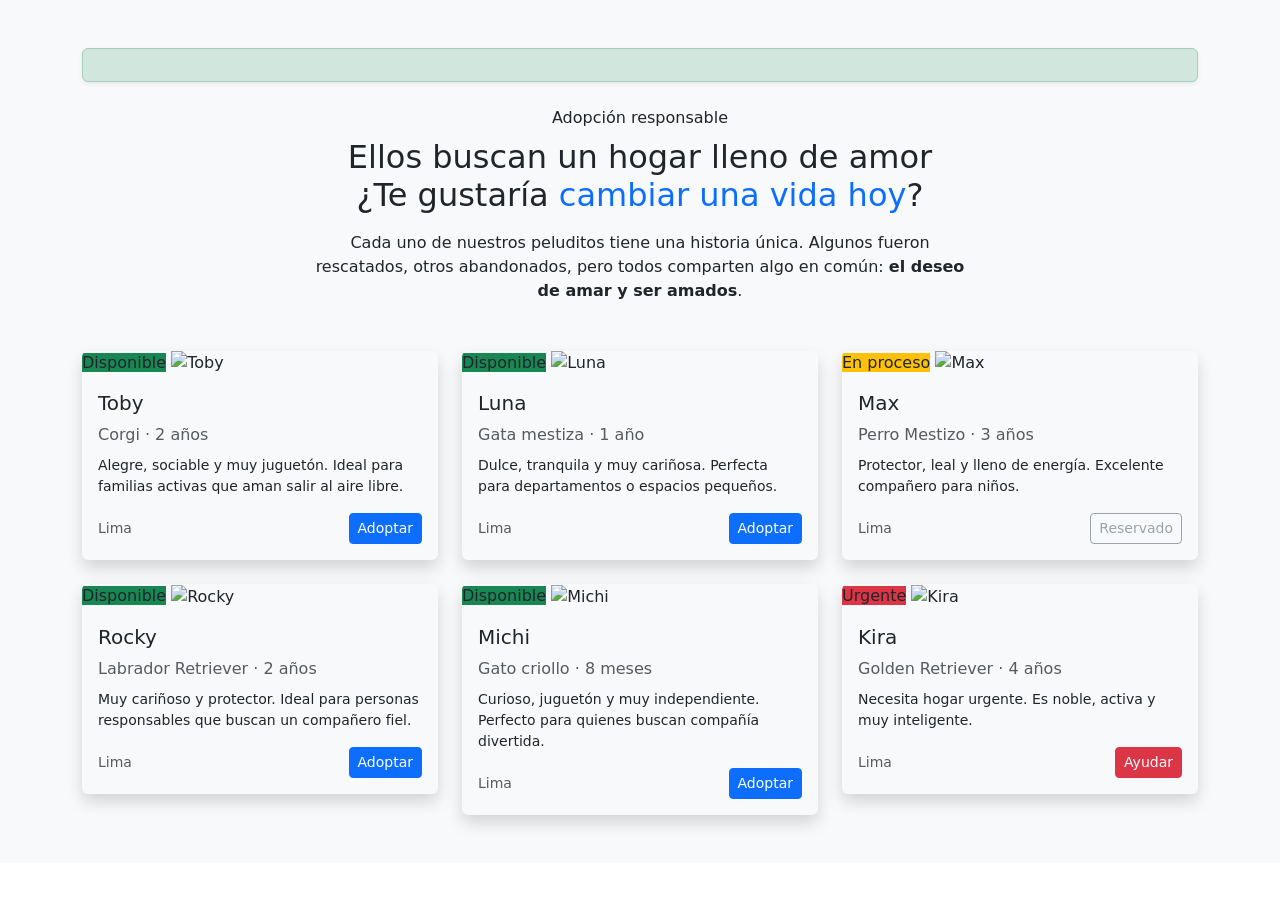
==== src/main/resources/templates/adopcion.html @ 5b4277ce "Correcion de error de navegacion" ====
<!DOCTYPE html>
<html lang="es" xmlns:th="http://www.thymeleaf.org">

<head>
    <meta charset="UTF-8">
    <meta name="viewport" content="width=device-width, initial-scale=1.0">
    <title>UltraVet - Veterinaria</title>

    <link href="https://cdn.jsdelivr.net/npm/bootstrap@5.3.8/dist/css/bootstrap.min.css" rel="stylesheet"
        integrity="sha384-sRIl4kxILFvY47J16cr9ZwB07vP4J8+LH7qKQnuqkuIAvNWLzeN8tE5YBujZqJLB" crossorigin="anonymous">
    <link rel="stylesheet" href="https://cdn.jsdelivr.net/npm/bootstrap-icons@1.11.3/font/bootstrap-icons.min.css">
    <link href="https://fonts.googleapis.com/css2?family=Montserrat:wght@400;500;600;700;800;900&display=swap"
        rel="stylesheet">
    <link rel="stylesheet" th:href="@{/css/style.css}">
</head>

<body>

    <nav th:replace="~{common/layout :: navbar}"></nav>
    <div th:replace="~{common/layout :: auth-modal}"></div>


    <!-- ADOPCIÓN -->
    <section id="adopcion" class="py-5 bg-light">
        <div class="container">
            <div th:if="${mensajeExito}" class="alert alert-success text-center shadow-sm mb-4">

                <span th:text="${mensajeExito}"></span>

            </div>
            <!-- Encabezado -->
            <div class="text-center mb-5">
                <span class="section-tag"> Adopción responsable</span>
                <h2 class="section-title mt-2">
                    Ellos buscan un hogar lleno de amor <br>
                    ¿Te gustaría <span class="text-primary">cambiar una vida hoy</span>?
                </h2>
                <p class="section-lead mt-3" style="max-width:650px;margin:0 auto;">
                    Cada uno de nuestros peluditos tiene una historia única. Algunos fueron rescatados,
                    otros abandonados, pero todos comparten algo en común:
                    <strong>el deseo de amar y ser amados</strong>.
                </p>
            </div>

            <!-- Tarjetas -->
            <div class="row g-4 justify-content-center">

                <!-- Mascota 1 -->
                <div class="col-sm-6 col-md-4">
                    <div class="pet-card shadow rounded overflow-hidden position-relative">
                        <span class="pet-badge bg-success">Disponible</span>
                        <img src="https://images.unsplash.com/photo-1537151608828-ea2b11777ee8?w=400&q=80" alt="Toby"
                            class="img-fluid">
                        <div class="pet-info p-3">
                            <h5>Toby</h5>
                            <div class="breed text-muted">Corgi · 2 años</div>
                            <p class="small mt-2">
                                Alegre, sociable y muy juguetón. Ideal para familias activas que aman salir al aire
                                libre.
                            </p>
                            <div class="d-flex justify-content-between align-items-center">
                                <span class="text-muted small"> Lima</span>
                                <button class="btn btn-sm btn-primary" onclick="abrirModal('Toby')"
                                    data-bs-toggle="modal" data-bs-target="#adopcionModal">

                                    Adoptar

                                </button>
                            </div>
                        </div>
                    </div>
                </div>

                <!-- Mascota 2 -->
                <div class="col-sm-6 col-md-4">
                    <div class="pet-card shadow rounded overflow-hidden position-relative">
                        <span class="pet-badge bg-success">Disponible</span>
                        <img src="https://images.unsplash.com/photo-1574158622682-e40e69881006?w=400&q=80" alt="Luna"
                            class="img-fluid">
                        <div class="pet-info p-3">
                            <h5>Luna</h5>
                            <div class="breed text-muted">Gata mestiza · 1 año</div>
                            <p class="small mt-2">
                                Dulce, tranquila y muy cariñosa. Perfecta para departamentos o espacios pequeños.
                            </p>
                            <div class="d-flex justify-content-between align-items-center">
                                <span class="text-muted small"> Lima</span>
                                <button class="btn btn-sm btn-primary" onclick="abrirModal('Luna')"
                                    data-bs-toggle="modal" data-bs-target="#adopcionModal">

                                    Adoptar

                                </button>
                            </div>
                        </div>
                    </div>
                </div>

                <!-- Mascota 3 -->
                <div class="col-sm-6 col-md-4">
                    <div class="pet-card shadow rounded overflow-hidden position-relative">
                        <span class="pet-badge bg-warning text-dark">En proceso</span>
                        <img src="https://images.unsplash.com/photo-1561037404-61cd46aa615b?w=400&q=80" alt="Max"
                            class="img-fluid">
                        <div class="pet-info p-3">
                            <h5>Max</h5>
                            <div class="breed text-muted">Perro Mestizo · 3 años</div>
                            <p class="small mt-2">
                                Protector, leal y lleno de energía. Excelente compañero para niños.
                            </p>
                            <div class="d-flex justify-content-between align-items-center">
                                <span class="text-muted small"> Lima</span>
                                <a href="#" class="btn btn-sm btn-outline-secondary disabled">Reservado</a>
                            </div>
                        </div>
                    </div>
                </div>

                <!-- Mascota 4 -->
                <div class="col-sm-6 col-md-4">
                    <div class="pet-card shadow rounded overflow-hidden position-relative">
                        <span class="pet-badge bg-success">Disponible</span>
                        <img src="https://images.unsplash.com/photo-1518717758536-85ae29035b6d?w=400&q=80" alt="Rocky"
                            class="img-fluid">
                        <div class="pet-info p-3">
                            <h5>Rocky</h5>
                            <div class="breed text-muted">Labrador Retriever · 2 años</div>
                            <p class="small mt-2">
                                Muy cariñoso y protector. Ideal para personas responsables que buscan un compañero fiel.
                            </p>
                            <div class="d-flex justify-content-between align-items-center">
                                <span class="text-muted small"> Lima</span>
                                <button class="btn btn-sm btn-primary" onclick="abrirModal('Rocky')"
                                    data-bs-toggle="modal" data-bs-target="#adopcionModal">

                                    Adoptar

                                </button>
                            </div>
                        </div>
                    </div>
                </div>

                <!-- Mascota 5 -->
                <div class="col-sm-6 col-md-4">
                    <div class="pet-card shadow rounded overflow-hidden position-relative">
                        <span class="pet-badge bg-success">Disponible</span>
                        <img src="https://images.unsplash.com/photo-1518791841217-8f162f1e1131?w=400&q=80" alt="Michi"
                            class="img-fluid">
                        <div class="pet-info p-3">
                            <h5>Michi</h5>
                            <div class="breed text-muted">Gato criollo · 8 meses</div>
                            <p class="small mt-2">
                                Curioso, juguetón y muy independiente. Perfecto para quienes buscan compañía divertida.
                            </p>
                            <div class="d-flex justify-content-between align-items-center">
                                <span class="text-muted small"> Lima</span>
                                <button class="btn btn-sm btn-primary" onclick="abrirModal('Michi')"
                                    data-bs-toggle="modal" data-bs-target="#adopcionModal">

                                    Adoptar

                                </button>
                            </div>
                        </div>
                    </div>
                </div>

                <!-- Mascota 6 -->
                <div class="col-sm-6 col-md-4">
                    <div class="pet-card shadow rounded overflow-hidden position-relative">
                        <span class="pet-badge bg-danger">Urgente</span>
                        <img src="https://images.unsplash.com/photo-1558788353-f76d92427f16?w=400&q=80" alt="Kira"
                            class="img-fluid">
                        <div class="pet-info p-3">
                            <h5>Kira</h5>
                            <div class="breed text-muted">Golden Retriever · 4 años</div>
                            <p class="small mt-2">
                                Necesita hogar urgente. Es noble, activa y muy inteligente.
                            </p>
                            <div class="d-flex justify-content-between align-items-center">
                                <span class="text-muted small"> Lima</span>
                                <a href="#" class="btn btn-sm btn-danger">Ayudar</a>
                            </div>
                        </div>
                    </div>
                </div>

            </div>


    </section>

    <!-- MODAL ADOPCIÓN -->

    <div class="modal fade" id="adopcionModal" tabindex="-1">
        <div class="modal-dialog modal-dialog-centered">
            <div class="modal-content auth-adopcion-modal border-0">
                <div class="text-center mb-3">
                    <div class="auth-logo">
                        <i class="bi bi-heart-pulse-fill"></i>
                    </div>
                </div>
                <h3 class="fw-bold text-center mb-4">
                    Solicitud de adopción
                </h3>
                <form th:action="@{/adoptar}" method="post">

                    <input type="hidden" name="mascota" id="mascotaSeleccionada">

                    <div class="mb-3">
                        <input type="text" class="form-control" name="nombre" placeholder="Tu nombre" required>
                    </div>
                    <div class="mb-3">

                        <input type="email" class="form-control" name="correo" placeholder="Correo electrónico"
                            required>
                    </div>

                    <div class="mb-3">

                        <input type="text" class="form-control" name="telefono" placeholder="Teléfono" required>

                    </div>

                    <button class="btn btn-hero w-100">
                        Enviar solicitud
                    </button>

                </form>

            </div>

        </div>

    </div>

    <footer th:replace="~{common/layout :: footer}"></footer>

    <script src="https://cdn.jsdelivr.net/npm/bootstrap@5.3.8/dist/js/bootstrap.bundle.min.js"
        integrity="sha384-FKyoEForCGlyvwx9Hj09JcYn3nv7wiPVlz7YYwJrWVcXK/BmnVDxM+D2scQbITxI"
        crossorigin="anonymous"></script>
    <script th:src="@{/js/Js/auth.js}" defer></script>

    <script>

        function abrirModal(nombreMascota) {

            document.getElementById("mascotaSeleccionada").value =
                nombreMascota;

        }

    </script>
</body>

</html>
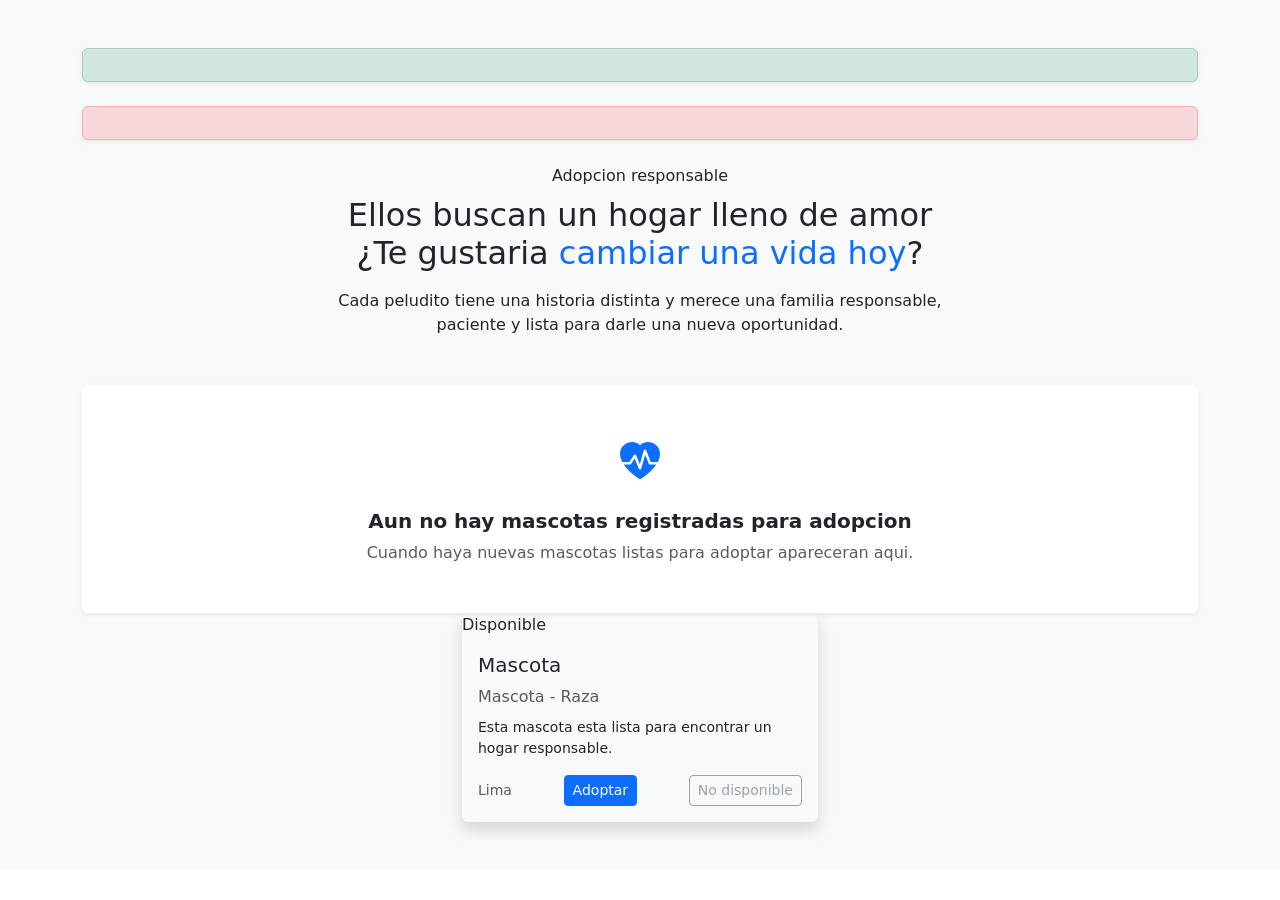
==== commit 2d213fd3: "Se agrega spring Security integrado junto a cambios de formularios" ====
--- a/src/main/resources/templates/adopcion.html
+++ b/src/main/resources/templates/adopcion.html
@@ -4,7 +4,7 @@
 <head>
     <meta charset="UTF-8">
     <meta name="viewport" content="width=device-width, initial-scale=1.0">
-    <title>UltraVet - Veterinaria</title>
+    <title>UltraVet - Adopcion</title>
 
     <link href="https://cdn.jsdelivr.net/npm/bootstrap@5.3.8/dist/css/bootstrap.min.css" rel="stylesheet"
         integrity="sha384-sRIl4kxILFvY47J16cr9ZwB07vP4J8+LH7qKQnuqkuIAvNWLzeN8tE5YBujZqJLB" crossorigin="anonymous">
@@ -19,181 +19,90 @@
     <nav th:replace="~{common/layout :: navbar}"></nav>
     <div th:replace="~{common/layout :: auth-modal}"></div>
 
-
-    <!-- ADOPCIÓN -->
     <section id="adopcion" class="py-5 bg-light">
         <div class="container">
             <div th:if="${mensajeExito}" class="alert alert-success text-center shadow-sm mb-4">
-
                 <span th:text="${mensajeExito}"></span>
-
-            </div>
-            <!-- Encabezado -->
+            </div>
+
+            <div th:if="${mensajeError}" class="alert alert-danger text-center shadow-sm mb-4">
+                <span th:text="${mensajeError}"></span>
+            </div>
+
             <div class="text-center mb-5">
-                <span class="section-tag"> Adopción responsable</span>
+                <span class="section-tag">Adopcion responsable</span>
                 <h2 class="section-title mt-2">
                     Ellos buscan un hogar lleno de amor <br>
-                    ¿Te gustaría <span class="text-primary">cambiar una vida hoy</span>?
+                    &iquest;Te gustaria <span class="text-primary">cambiar una vida hoy</span>?
                 </h2>
                 <p class="section-lead mt-3" style="max-width:650px;margin:0 auto;">
-                    Cada uno de nuestros peluditos tiene una historia única. Algunos fueron rescatados,
-                    otros abandonados, pero todos comparten algo en común:
-                    <strong>el deseo de amar y ser amados</strong>.
+                    Cada peludito tiene una historia distinta y merece una familia responsable,
+                    paciente y lista para darle una nueva oportunidad.
                 </p>
             </div>
 
-            <!-- Tarjetas -->
-            <div class="row g-4 justify-content-center">
-
-                <!-- Mascota 1 -->
-                <div class="col-sm-6 col-md-4">
+            <div th:if="${#lists.isEmpty(mascotas)}" class="text-center bg-white rounded shadow-sm p-5">
+                <i class="bi bi-heart-pulse-fill text-primary fs-1"></i>
+                <h5 class="fw-bold mt-3">Aun no hay mascotas registradas para adopcion</h5>
+                <p class="text-muted mb-0">Cuando haya nuevas mascotas listas para adoptar apareceran aqui.</p>
+            </div>
+
+            <div th:if="${!#lists.isEmpty(mascotas)}" class="row g-4 justify-content-center">
+                <div class="col-sm-6 col-md-4" th:each="mascota : ${mascotas}">
                     <div class="pet-card shadow rounded overflow-hidden position-relative">
-                        <span class="pet-badge bg-success">Disponible</span>
-                        <img src="https://images.unsplash.com/photo-1537151608828-ea2b11777ee8?w=400&q=80" alt="Toby"
-                            class="img-fluid">
+                        <span class="pet-badge"
+                            th:classappend="${mascota.prioridad.nombre == 'URGENTE'} ? ' bg-danger' : (${mascota.estado.nombre == 'EN_PROCESO'} ? ' bg-warning text-dark' : (${mascota.estado.nombre == 'DISPONIBLE'} ? ' bg-success' : ' bg-secondary'))"
+                            th:text="${mascota.prioridad.nombre == 'URGENTE' ? 'Urgente' : #strings.replace(mascota.estado.nombre, '_', ' ')}">
+                            Disponible
+                        </span>
+
+                        <img th:src="${!#strings.isEmpty(mascota.urlImagen) ? mascota.urlImagen : 'https://images.unsplash.com/photo-1548199973-03cce0bbc87b?w=400&q=80'}"
+                            th:alt="${mascota.nombre}" class="img-fluid">
+
                         <div class="pet-info p-3">
-                            <h5>Toby</h5>
-                            <div class="breed text-muted">Corgi · 2 años</div>
-                            <p class="small mt-2">
-                                Alegre, sociable y muy juguetón. Ideal para familias activas que aman salir al aire
-                                libre.
+                            <h5 th:text="${mascota.nombre}">Mascota</h5>
+
+                            <div class="breed text-muted">
+                                <span th:text="${!#strings.isEmpty(mascota.tipo) ? mascota.tipo : 'Mascota'}">Mascota</span>
+                                <span th:if="${!#strings.isEmpty(mascota.raza)}" th:text="${' - ' + mascota.raza}">
+                                    - Raza
+                                </span>
+                            </div>
+
+                            <p class="small mt-2"
+                                th:text="${!#strings.isEmpty(mascota.descripcion) ? mascota.descripcion : 'Esta mascota esta lista para encontrar un hogar responsable.'}">
+                                Esta mascota esta lista para encontrar un hogar responsable.
                             </p>
+
                             <div class="d-flex justify-content-between align-items-center">
-                                <span class="text-muted small"> Lima</span>
-                                <button class="btn btn-sm btn-primary" onclick="abrirModal('Toby')"
-                                    data-bs-toggle="modal" data-bs-target="#adopcionModal">
-
-                                    Adoptar
-
+                                <span class="text-muted small"
+                                    th:text="${!#strings.isEmpty(mascota.ubicacion) ? mascota.ubicacion : 'Lima'}">
+                                    Lima
+                                </span>
+
+                                <button th:if="${mascota.estado.nombre == 'DISPONIBLE'}" type="button"
+                                    class="btn btn-sm btn-primary btn-adoptar"
+                                    th:data-mascota-id="${mascota.id}"
+                                    th:data-mascota-nombre="${mascota.nombre}"
+                                    data-bs-toggle="modal"
+                                    data-bs-target="#adopcionModal">
+                                    <span>Adoptar</span>
+                                </button>
+
+                                <button th:unless="${mascota.estado.nombre == 'DISPONIBLE'}" type="button"
+                                    class="btn btn-sm btn-outline-secondary" disabled>
+                                    No disponible
                                 </button>
                             </div>
                         </div>
                     </div>
                 </div>
-
-                <!-- Mascota 2 -->
-                <div class="col-sm-6 col-md-4">
-                    <div class="pet-card shadow rounded overflow-hidden position-relative">
-                        <span class="pet-badge bg-success">Disponible</span>
-                        <img src="https://images.unsplash.com/photo-1574158622682-e40e69881006?w=400&q=80" alt="Luna"
-                            class="img-fluid">
-                        <div class="pet-info p-3">
-                            <h5>Luna</h5>
-                            <div class="breed text-muted">Gata mestiza · 1 año</div>
-                            <p class="small mt-2">
-                                Dulce, tranquila y muy cariñosa. Perfecta para departamentos o espacios pequeños.
-                            </p>
-                            <div class="d-flex justify-content-between align-items-center">
-                                <span class="text-muted small"> Lima</span>
-                                <button class="btn btn-sm btn-primary" onclick="abrirModal('Luna')"
-                                    data-bs-toggle="modal" data-bs-target="#adopcionModal">
-
-                                    Adoptar
-
-                                </button>
-                            </div>
-                        </div>
-                    </div>
-                </div>
-
-                <!-- Mascota 3 -->
-                <div class="col-sm-6 col-md-4">
-                    <div class="pet-card shadow rounded overflow-hidden position-relative">
-                        <span class="pet-badge bg-warning text-dark">En proceso</span>
-                        <img src="https://images.unsplash.com/photo-1561037404-61cd46aa615b?w=400&q=80" alt="Max"
-                            class="img-fluid">
-                        <div class="pet-info p-3">
-                            <h5>Max</h5>
-                            <div class="breed text-muted">Perro Mestizo · 3 años</div>
-                            <p class="small mt-2">
-                                Protector, leal y lleno de energía. Excelente compañero para niños.
-                            </p>
-                            <div class="d-flex justify-content-between align-items-center">
-                                <span class="text-muted small"> Lima</span>
-                                <a href="#" class="btn btn-sm btn-outline-secondary disabled">Reservado</a>
-                            </div>
-                        </div>
-                    </div>
-                </div>
-
-                <!-- Mascota 4 -->
-                <div class="col-sm-6 col-md-4">
-                    <div class="pet-card shadow rounded overflow-hidden position-relative">
-                        <span class="pet-badge bg-success">Disponible</span>
-                        <img src="https://images.unsplash.com/photo-1518717758536-85ae29035b6d?w=400&q=80" alt="Rocky"
-                            class="img-fluid">
-                        <div class="pet-info p-3">
-                            <h5>Rocky</h5>
-                            <div class="breed text-muted">Labrador Retriever · 2 años</div>
-                            <p class="small mt-2">
-                                Muy cariñoso y protector. Ideal para personas responsables que buscan un compañero fiel.
-                            </p>
-                            <div class="d-flex justify-content-between align-items-center">
-                                <span class="text-muted small"> Lima</span>
-                                <button class="btn btn-sm btn-primary" onclick="abrirModal('Rocky')"
-                                    data-bs-toggle="modal" data-bs-target="#adopcionModal">
-
-                                    Adoptar
-
-                                </button>
-                            </div>
-                        </div>
-                    </div>
-                </div>
-
-                <!-- Mascota 5 -->
-                <div class="col-sm-6 col-md-4">
-                    <div class="pet-card shadow rounded overflow-hidden position-relative">
-                        <span class="pet-badge bg-success">Disponible</span>
-                        <img src="https://images.unsplash.com/photo-1518791841217-8f162f1e1131?w=400&q=80" alt="Michi"
-                            class="img-fluid">
-                        <div class="pet-info p-3">
-                            <h5>Michi</h5>
-                            <div class="breed text-muted">Gato criollo · 8 meses</div>
-                            <p class="small mt-2">
-                                Curioso, juguetón y muy independiente. Perfecto para quienes buscan compañía divertida.
-                            </p>
-                            <div class="d-flex justify-content-between align-items-center">
-                                <span class="text-muted small"> Lima</span>
-                                <button class="btn btn-sm btn-primary" onclick="abrirModal('Michi')"
-                                    data-bs-toggle="modal" data-bs-target="#adopcionModal">
-
-                                    Adoptar
-
-                                </button>
-                            </div>
-                        </div>
-                    </div>
-                </div>
-
-                <!-- Mascota 6 -->
-                <div class="col-sm-6 col-md-4">
-                    <div class="pet-card shadow rounded overflow-hidden position-relative">
-                        <span class="pet-badge bg-danger">Urgente</span>
-                        <img src="https://images.unsplash.com/photo-1558788353-f76d92427f16?w=400&q=80" alt="Kira"
-                            class="img-fluid">
-                        <div class="pet-info p-3">
-                            <h5>Kira</h5>
-                            <div class="breed text-muted">Golden Retriever · 4 años</div>
-                            <p class="small mt-2">
-                                Necesita hogar urgente. Es noble, activa y muy inteligente.
-                            </p>
-                            <div class="d-flex justify-content-between align-items-center">
-                                <span class="text-muted small"> Lima</span>
-                                <a href="#" class="btn btn-sm btn-danger">Ayudar</a>
-                            </div>
-                        </div>
-                    </div>
-                </div>
-
-            </div>
-
-
+            </div>
+        </div>
     </section>
 
-    <!-- MODAL ADOPCIÓN -->
-
-    <div class="modal fade" id="adopcionModal" tabindex="-1">
+    <div class="modal fade" id="adopcionModal" tabindex="-1" aria-labelledby="adopcionModalTitulo"
+        aria-hidden="true">
         <div class="modal-dialog modal-dialog-centered">
             <div class="modal-content auth-adopcion-modal border-0">
                 <div class="text-center mb-3">
@@ -201,38 +110,82 @@
                         <i class="bi bi-heart-pulse-fill"></i>
                     </div>
                 </div>
-                <h3 class="fw-bold text-center mb-4">
-                    Solicitud de adopción
+
+                <h3 class="fw-bold text-center mb-1" id="adopcionModalTitulo">
+                    Solicitud de adopcion
                 </h3>
-                <form th:action="@{/adoptar}" method="post">
-
-                    <input type="hidden" name="mascota" id="mascotaSeleccionada">
-
-                    <div class="mb-3">
-                        <input type="text" class="form-control" name="nombre" placeholder="Tu nombre" required>
-                    </div>
-                    <div class="mb-3">
-
-                        <input type="email" class="form-control" name="correo" placeholder="Correo electrónico"
-                            required>
-                    </div>
-
-                    <div class="mb-3">
-
-                        <input type="text" class="form-control" name="telefono" placeholder="Teléfono" required>
-
-                    </div>
-
-                    <button class="btn btn-hero w-100">
+                <p class="text-center text-muted small mb-4">
+                    <span id="mascotaModalNombre">Selecciona una mascota</span>
+                </p>
+
+                <form th:action="@{/adoptar}" th:object="${solicitud}" method="post" novalidate>
+                    <input type="hidden" th:field="*{mascotaId}" id="mascotaSeleccionada">
+                    <div class="text-danger small mb-2" th:if="${#fields.hasErrors('mascotaId')}"
+                        th:errors="*{mascotaId}"></div>
+
+                    <div class="mb-3">
+                        <input type="text" class="form-control" th:field="*{nombre}" th:errorclass="is-invalid"
+                            placeholder="Nombre completo" required>
+                        <div class="invalid-feedback" th:if="${#fields.hasErrors('nombre')}" th:errors="*{nombre}">
+                        </div>
+                    </div>
+
+                    <div class="mb-3">
+                        <input type="email" class="form-control" th:field="*{correo}" th:errorclass="is-invalid"
+                            placeholder="Correo electronico" required>
+                        <div class="invalid-feedback" th:if="${#fields.hasErrors('correo')}" th:errors="*{correo}">
+                        </div>
+                    </div>
+
+                    <div class="mb-3">
+                        <input type="tel" class="form-control" th:field="*{telefono}" th:errorclass="is-invalid"
+                            placeholder="Telefono" required>
+                        <div class="invalid-feedback" th:if="${#fields.hasErrors('telefono')}" th:errors="*{telefono}">
+                        </div>
+                    </div>
+
+                    <div class="mb-3">
+                        <input type="text" class="form-control" th:field="*{dni}" th:errorclass="is-invalid"
+                            placeholder="DNI" pattern="\d{8}" maxlength="8" required>
+                        <div class="invalid-feedback" th:if="${#fields.hasErrors('dni')}" th:errors="*{dni}">
+                        </div>
+                    </div>
+
+                    <div class="mb-3">
+                        <select class="form-select" th:field="*{sexo}" th:errorclass="is-invalid" required>
+                            <option value="">Sexo</option>
+                            <option value="MASCULINO">Masculino</option>
+                            <option value="FEMENINO">Femenino</option>
+                            <option value="NO_INDICA">Prefiero no indicar</option>
+                        </select>
+                        <div class="invalid-feedback" th:if="${#fields.hasErrors('sexo')}" th:errors="*{sexo}">
+                        </div>
+                    </div>
+
+                    <div class="mb-3">
+                        <input type="text" class="form-control" th:field="*{distrito}" th:errorclass="is-invalid"
+                            placeholder="Distrito de residencia" required>
+                        <div class="invalid-feedback" th:if="${#fields.hasErrors('distrito')}" th:errors="*{distrito}">
+                        </div>
+                    </div>
+
+                    <div class="mb-3">
+                        <select class="form-select" th:field="*{experienciaMascotas}"
+                            th:errorclass="is-invalid" required>
+                            <option value="">&iquest;Tiene experiencia con mascotas?</option>
+                            <option value="SI">Si</option>
+                            <option value="NO">No</option>
+                        </select>
+                        <div class="invalid-feedback" th:if="${#fields.hasErrors('experienciaMascotas')}"
+                            th:errors="*{experienciaMascotas}"></div>
+                    </div>
+
+                    <button class="btn btn-hero w-100" type="submit">
                         Enviar solicitud
                     </button>
-
                 </form>
-
-            </div>
-
+            </div>
         </div>
-
     </div>
 
     <footer th:replace="~{common/layout :: footer}"></footer>
@@ -243,15 +196,13 @@
     <script th:src="@{/js/Js/auth.js}" defer></script>
 
     <script>
-
-        function abrirModal(nombreMascota) {
-
-            document.getElementById("mascotaSeleccionada").value =
-                nombreMascota;
-
-        }
-
+        document.querySelectorAll(".btn-adoptar").forEach((boton) => {
+            boton.addEventListener("click", () => {
+                document.getElementById("mascotaSeleccionada").value = boton.dataset.mascotaId;
+                document.getElementById("mascotaModalNombre").textContent = boton.dataset.mascotaNombre;
+            });
+        });
     </script>
 </body>
 
-</html>+</html>
